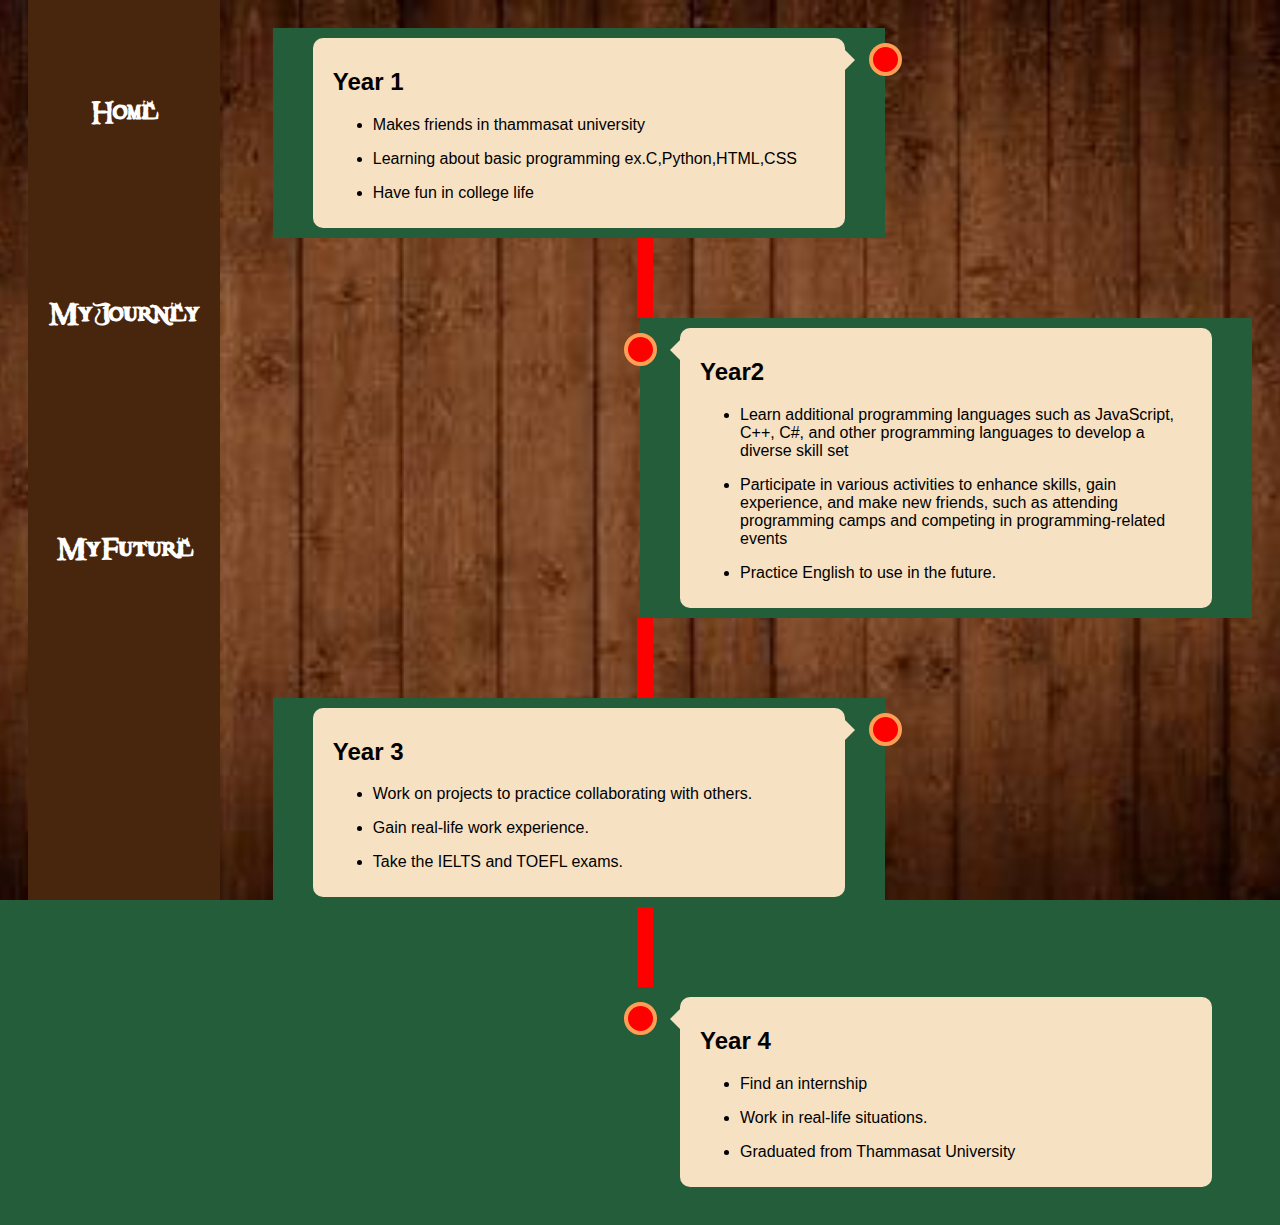
==== MyWebsite/myjourney.html @ bac25fd7 "Add files via upload" ====
<!DOCTYPE html>
<html lang="en">

<head>
  <title>My CSTU story</title>
  <link rel="stylesheet" href="mystylejourney.css">
 
</head>

<body>
  <nav>
    <ul>
        <li class="Home"><a href="index.html">Home</a></li>
        <li class="MyJourney"><a href="myjourney.html">MyJourney</a></li>
        <li class="MyFuture"><a href="Myfuture.html">MyFuture</a></li>

    </ul>
</nav>
<div class="container left">
<div class="content">
      <h2>Year 1</h2>
      <ul>
        <li><p>Makes friends in thammasat university</p></li>
        <li><p>Learning about basic programming ex.C,Python,HTML,CSS</p></li>
        <li><p>Have fun in college life</p></li>
        
      </ul>
</div>

</div>
<div class="timeline"></div>
<div class="container right">
<div class="content">
      <h2>Year2</h2>
      <ul>
        <li><p>Learn additional programming languages such as JavaScript, C++, C#, and other programming languages to develop a diverse skill set</p></li>
        <li><p>Participate in various activities to enhance skills, gain experience, and make new friends, such as attending programming camps and competing in programming-related events</p></li>
        <li><p>Practice English to use in the future.</p></li>
      </ul>
</div>
</div>
</div>

<div class="timeline"></div>
<div class="container left">
<div class="content">
      <h2>Year 3</h2>
      <ul>
        <li><p>Work on projects to practice collaborating with others.</p></li>
        <li><p>Gain real-life work experience.</p></li>
        <li><p>Take the IELTS and TOEFL exams.</p></li>
      </ul>
 </div>
</div>

<div class="timeline"></div>
<div class="container right">
<div class="content">
      <h2>Year 4</h2>
      <ul>
        <li><p>Find an internship</p></li>
        <li><p>Work in real-life situations.</p></li>
        <li><p>Graduated from Thammasat University</p></li>
      </ul>
</div>
</div>
</div>

</body>
---- MyWebsite/mystylejourney.css ----
@font-face {
    font-family: 'Pirate'; /* ตั้งชื่อฟอนต์ */
    src: url('resources/jack.ttf') format('truetype'); /* ชี้ไปยังไฟล์ฟอนต์ */
}

body
{ 
    background-image: url(resources/wall.jpg);
    background-repeat: no-repeat;
    background-position: center;
    background-attachment: fixed;
    background-size: cover;
  
    padding: 20px;
}

nav {
    background-color: #48260d;
    padding-top:20px ;
    text-align: center;
    float: left;
    width: 15%;
    height: 100vh;
    position: fixed;
    top: 0px;
   
}

nav ul {

    list-style: none;
    margin: 0;
    padding: 0;
   
}


nav ul li {
    display: block;
    margin:   15px;
}

nav ul li a {
    text-decoration: none;
    color: #fff;
    font-size: 1.1em;
    transition: color 0.3s ease;
}

nav ul li a:hover {
    color: #333;
}

.Home
{
    line-height: 7;
    font-size: 20px;
  font-weight: bold;
  font-family: 'Pirate';


}
.MyJourney
{
    line-height: 10;
    font-size: 20px;
    font-weight: bold;
    font-family: 'Pirate';


}
.MyFuture
{
    line-height: 10;
    font-size: 20px;
    font-weight: bold;
    font-family: 'Pirate';


}

* {
    box-sizing: border-box;
  }
  
  /* Set a background color */
  body {
    background-color: #235d3a;
    font-family: Helvetica, sans-serif;
  }
  
  /* The actual timeline (the vertical ruler) */
  .timeline {
    position: relative;
    max-width: 1000px;
    margin: 0 auto;
    padding: 40px;
    
  }
  
  /* The actual timeline (the vertical ruler) */
  .timeline::after {
    content: '';
    position: absolute;
    width: 6px;
    background-color: red;
    top: 0;
    bottom: 0;
    left: 50%;
    margin-left: -3px;
    padding: 5px;
  }
  
  /* Container around content */
  .container {
    padding: 10px 40px;
    position: relative;
    background-color: inherit;
    width: 50%;
  }
  
  /* The circles on the timeline */
  .container::after {
    content: '';
    position: absolute;
    width: 25px;
    height: 25px;
    right: -17px;
    background-color: red;
    border: 4px solid #FF9F55;
    top: 15px;
    border-radius: 50%;
    z-index: 1;
  }
  
  /* Place the container to the left */
  .left {
    left: 20%;
  }
  
  /* Place the container to the right */
  .right {
    left: 50%;
  }
  
  /*ลูกศรซ้าย*/
  .left::before {
    content: " ";
    height: 0;
    position: absolute;
    top: 22px;
    width: 0;
    z-index: 1;
    right: 30px;
    border: medium solid #f6e1c3;
    border-width: 10px 0 10px 10px;
    border-color: transparent transparent transparent #f6e1c3;
  }
  
  /*ลูกศรขวา*/
  .right::before {
    content: " ";
    height: 0;
    position: absolute;
    top: 22px;
    width: 0;
    z-index: 1;
    left: 30px;
    border: medium solid #f6e1c3;
    border-width: 10px 10px 10px 0;
    border-color: transparent #f6e1c3 transparent transparent;
  }
  
  /* Fix the circle for containers on the right side */
  .right::after {
    left: -16px;
  }
  
  /*กล่องคำพูด*/
  .content {
    padding: 10px 20px;
    background-color: #f6e1c3;
    position: relative;
    border-radius: 10px;
  }
  
  /* Media queries - Responsive timeline on screens less than 600px wide */
  @media screen and (max-width: 400px) {
  /* Place the timelime to the left */
    .timeline::after {
      left: 31px;
    }
  
  /* Full-width containers */
    .container {
      width: 100%;
      padding-left: 70px;
      padding-right: 25px;
    }
  
  /* Make sure that all arrows are pointing leftwards */
    .container::before {
      left: 60px;
      border: medium solid #f6e1c3;
      border-width: 10px 10px 10px 0;
      border-color: transparent #f6e1c3 transparent transparent;
    }
  
  /* Make sure all circles are at the same spot */
    .left::after, .right::after {
      left: 15px;
    }
  
  /* Make all right containers behave like the left ones */
    .right {
      left: 0%;
    }
  }
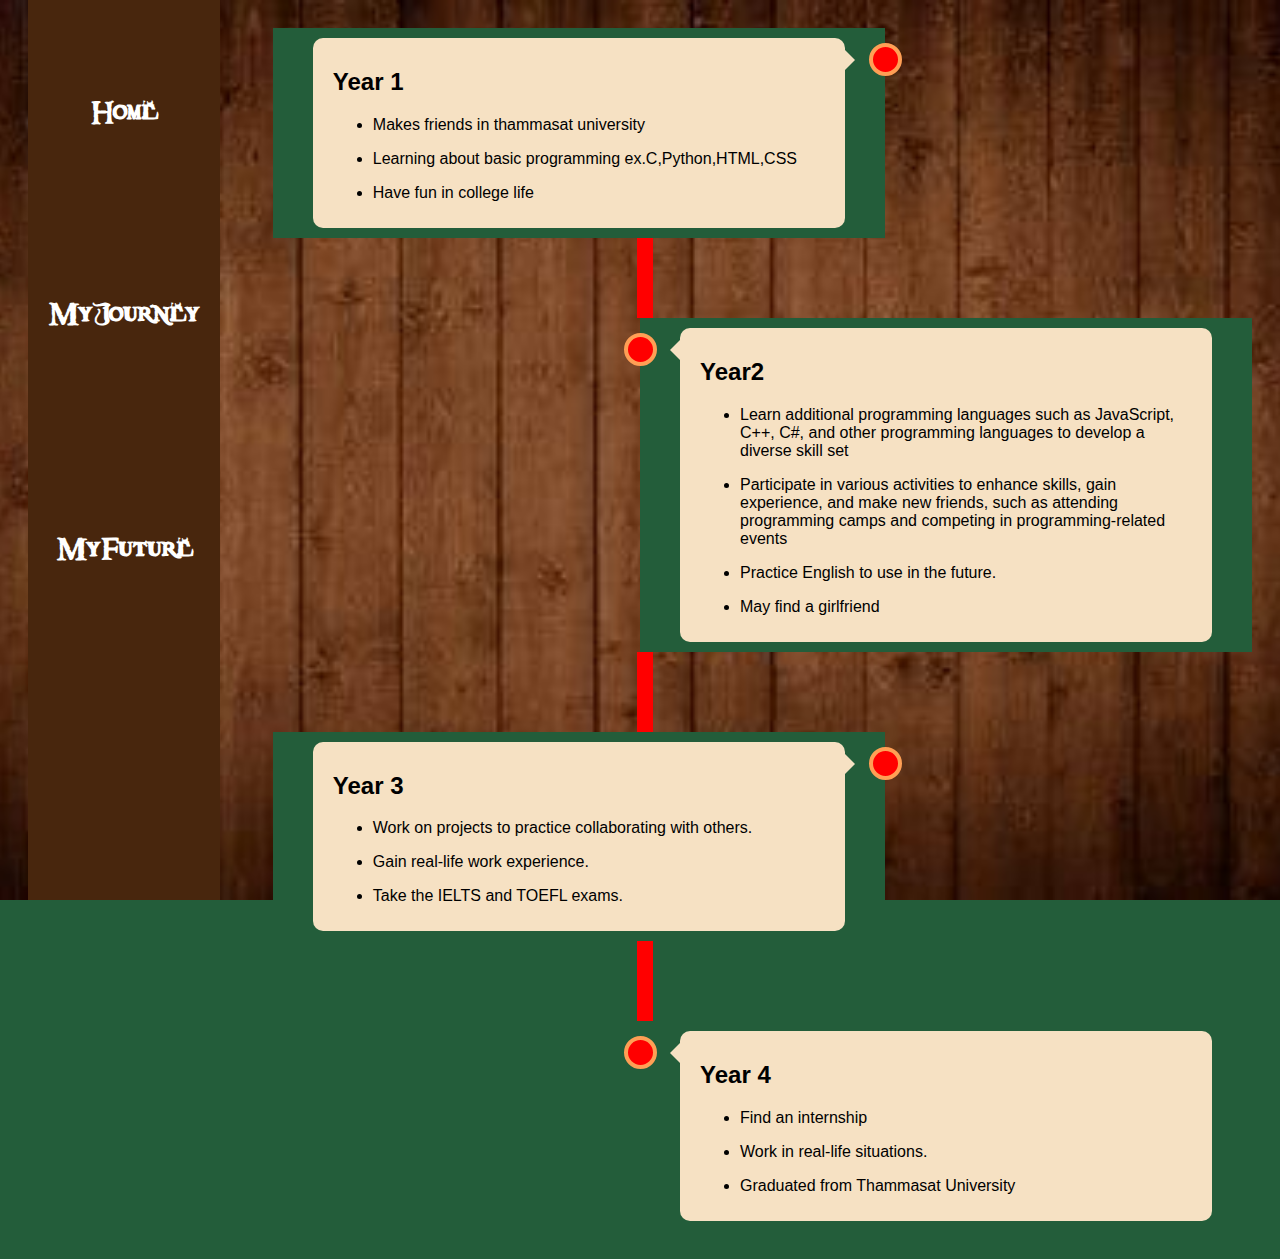
==== commit 4e5b5ef2: "Myjourney.html" ====
--- a/MyWebsite/myjourney.html
+++ b/MyWebsite/myjourney.html
@@ -36,6 +36,7 @@
         <li><p>Learn additional programming languages such as JavaScript, C++, C#, and other programming languages to develop a diverse skill set</p></li>
         <li><p>Participate in various activities to enhance skills, gain experience, and make new friends, such as attending programming camps and competing in programming-related events</p></li>
         <li><p>Practice English to use in the future.</p></li>
+        <li><p>May find a girlfriend</p></li>
       </ul>
 </div>
 </div>
